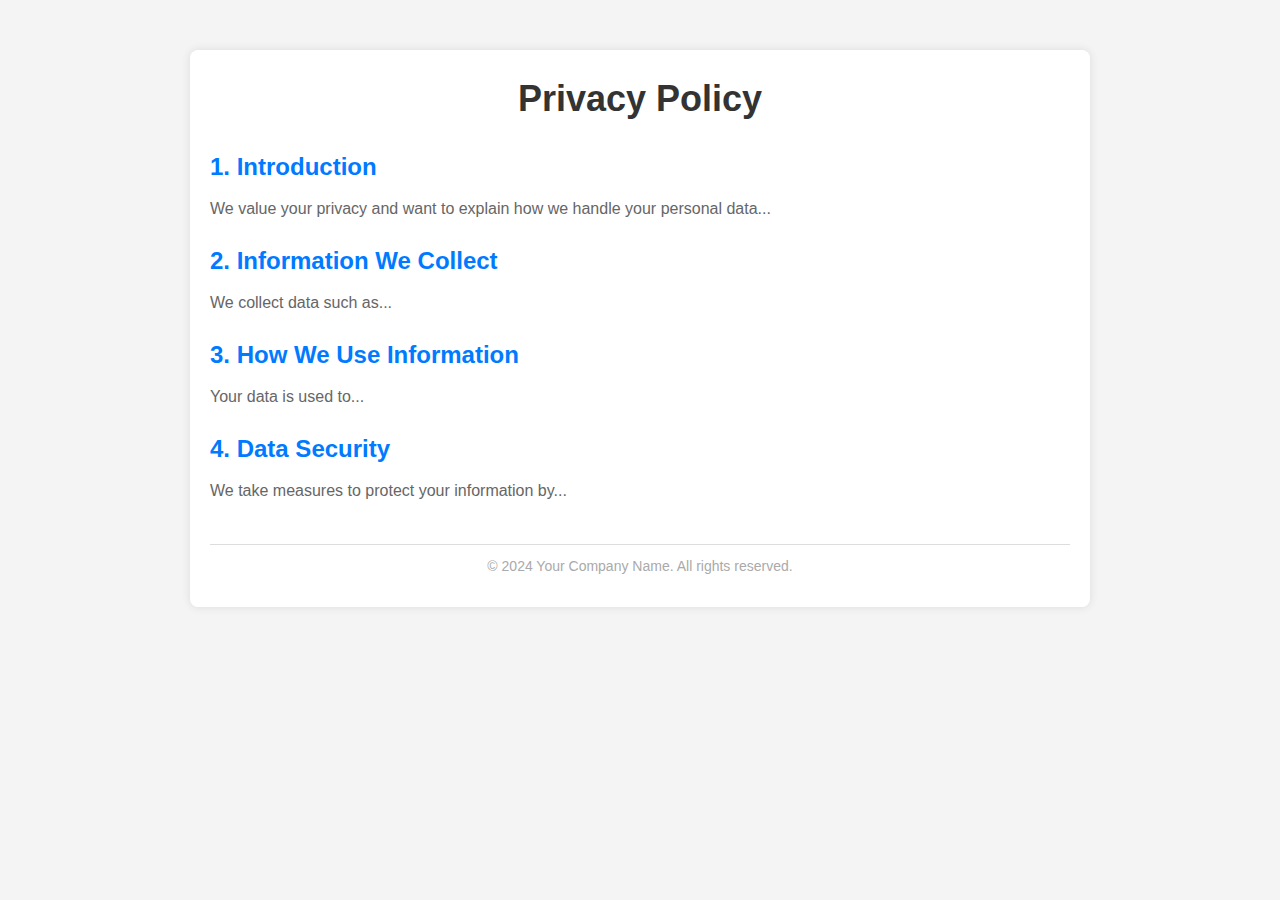
==== privacy.html @ 7b0da55b "first commit" ====
<!DOCTYPE html>
<html lang="en">
  <head>
    <meta charset="UTF-8" />
    <meta name="viewport" content="width=device-width, initial-scale=1.0" />
    <title>Privacy Policy</title>
    <link rel="stylesheet" href="index.css" />
    <!-- Link to CSS -->
  </head>
  <body>
    <div class="container">
      <header>
        <h1>Privacy Policy</h1>
      </header>
      <section class="content">
        <h2>1. Introduction</h2>
        <p>
          We value your privacy and want to explain how we handle your personal
          data...
        </p>

        <h2>2. Information We Collect</h2>
        <p>We collect data such as...</p>

        <h2>3. How We Use Information</h2>
        <p>Your data is used to...</p>

        <h2>4. Data Security</h2>
        <p>We take measures to protect your information by...</p>

        <!-- Add more sections as needed -->
      </section>
      <footer>
        <p>&copy; 2024 Your Company Name. All rights reserved.</p>
      </footer>
    </div>
  </body>
</html>
---- index.css ----
/* Base Styles */
* {
  margin: 0;
  padding: 0;
  box-sizing: border-box;
}

body {
  font-family: Arial, sans-serif;
  line-height: 1.6;
  background-color: #f4f4f4;
  color: #333;
}

.container {
  max-width: 900px;
  margin: 50px auto;
  padding: 20px;
  background-color: #fff;
  box-shadow: 0 0 10px rgba(0, 0, 0, 0.1);
  border-radius: 8px;
}

header {
  text-align: center;
  margin-bottom: 20px;
}

header h1 {
  font-size: 36px;
  color: #333;
}

.content h2 {
  font-size: 24px;
  color: #007bff;
  margin-top: 20px;
}

.content p {
  font-size: 16px;
  margin: 10px 0;
  color: #666;
}

footer {
  text-align: center;
  margin-top: 40px;
  padding: 10px 0;
  border-top: 1px solid #ddd;
}

footer p {
  font-size: 14px;
  color: #aaa;
}

/* Tablet Styles */
@media (max-width: 768px) {
  .container {
    padding: 15px;
    margin: 30px 20px;
  }

  header h1 {
    font-size: 30px;
  }

  .content h2 {
    font-size: 22px;
  }

  .content p {
    font-size: 15px;
  }

  footer p {
    font-size: 13px;
  }
}

/* Mobile Styles */
@media (max-width: 480px) {
  .container {
    padding: 10px;
    margin: 20px auto;
  }

  header h1 {
    font-size: 26px;
  }

  .content h2 {
    font-size: 20px;
  }

  .content p {
    font-size: 14px;
  }

  footer p {
    font-size: 12px;
  }
}
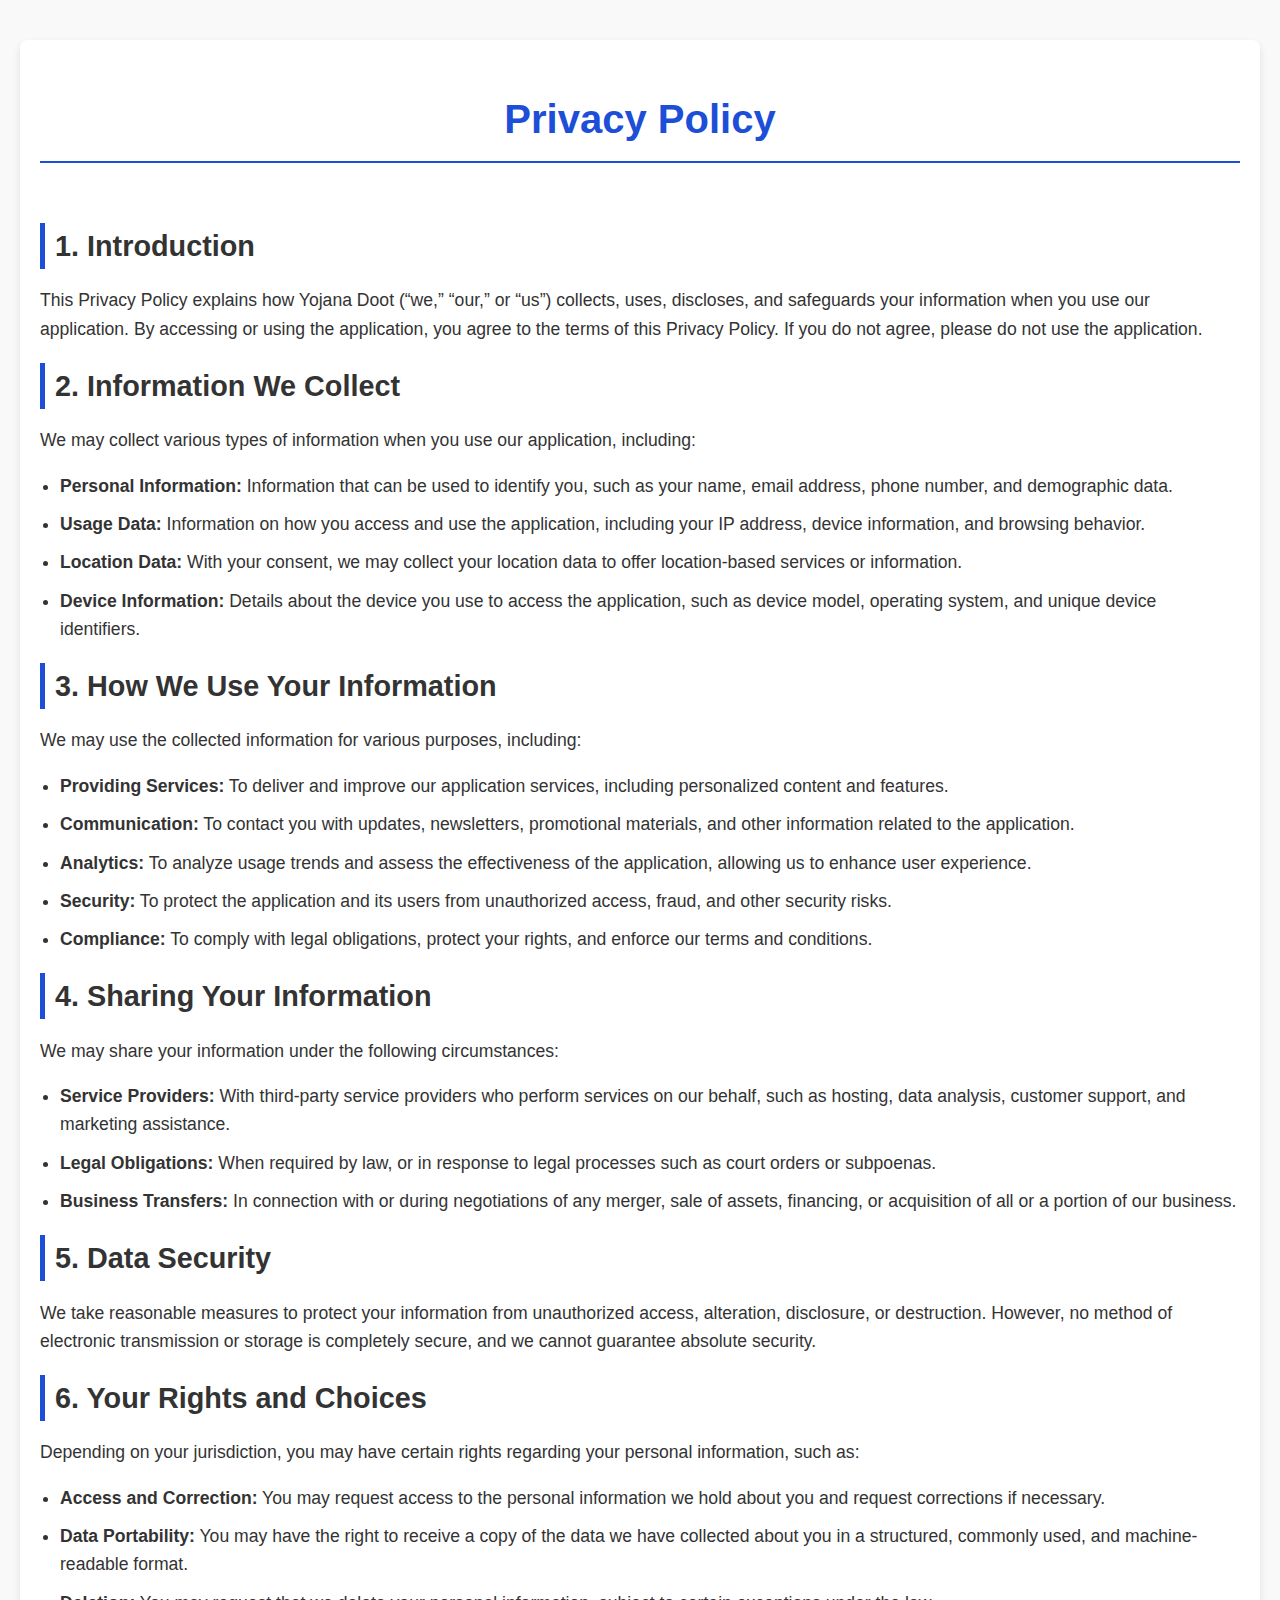
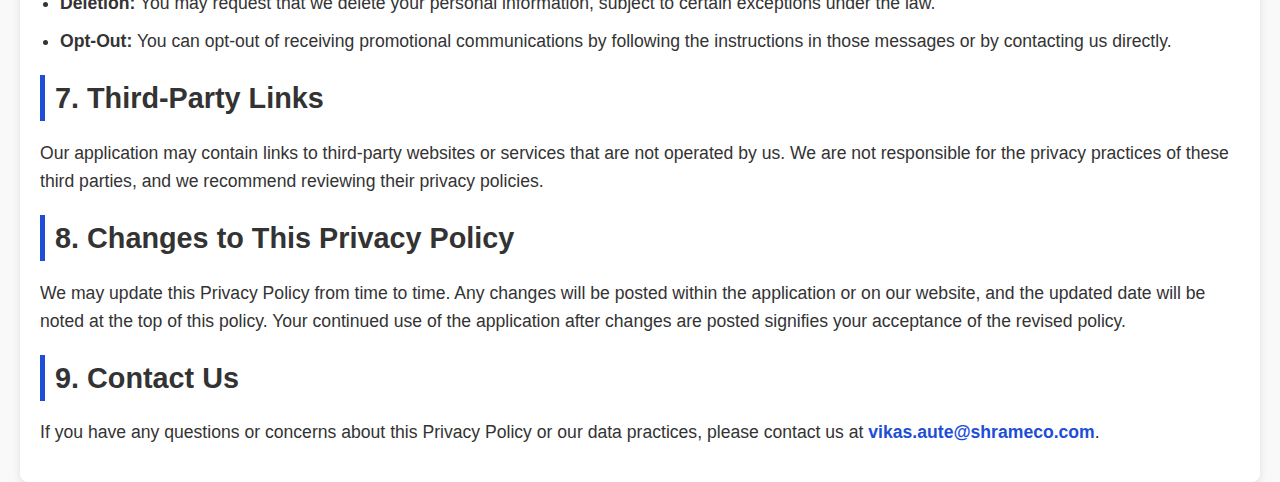
==== commit b0e6ee8b: "added privacy text" ====
--- a/privacy.html
+++ b/privacy.html
@@ -3,36 +3,156 @@
   <head>
     <meta charset="UTF-8" />
     <meta name="viewport" content="width=device-width, initial-scale=1.0" />
-    <title>Privacy Policy</title>
+    <meta http-equiv="X-UA-Compatible" content="ie=edge" />
+    <title>Privacy Policy - Yojana Doot</title>
     <link rel="stylesheet" href="index.css" />
-    <!-- Link to CSS -->
   </head>
   <body>
     <div class="container">
-      <header>
-        <h1>Privacy Policy</h1>
-      </header>
-      <section class="content">
-        <h2>1. Introduction</h2>
-        <p>
-          We value your privacy and want to explain how we handle your personal
-          data...
-        </p>
+      <h1>Privacy Policy</h1>
 
-        <h2>2. Information We Collect</h2>
-        <p>We collect data such as...</p>
+      <h2>1. Introduction</h2>
+      <p>
+        This Privacy Policy explains how Yojana Doot (“we,” “our,” or “us”)
+        collects, uses, discloses, and safeguards your information when you use
+        our application. By accessing or using the application, you agree to the
+        terms of this Privacy Policy. If you do not agree, please do not use the
+        application.
+      </p>
 
-        <h2>3. How We Use Information</h2>
-        <p>Your data is used to...</p>
+      <h2>2. Information We Collect</h2>
+      <p>
+        We may collect various types of information when you use our
+        application, including:
+      </p>
+      <ul>
+        <li>
+          <strong>Personal Information:</strong> Information that can be used to
+          identify you, such as your name, email address, phone number, and
+          demographic data.
+        </li>
+        <li>
+          <strong>Usage Data:</strong> Information on how you access and use the
+          application, including your IP address, device information, and
+          browsing behavior.
+        </li>
+        <li>
+          <strong>Location Data:</strong> With your consent, we may collect your
+          location data to offer location-based services or information.
+        </li>
+        <li>
+          <strong>Device Information:</strong> Details about the device you use
+          to access the application, such as device model, operating system, and
+          unique device identifiers.
+        </li>
+      </ul>
 
-        <h2>4. Data Security</h2>
-        <p>We take measures to protect your information by...</p>
+      <h2>3. How We Use Your Information</h2>
+      <p>
+        We may use the collected information for various purposes, including:
+      </p>
+      <ul>
+        <li>
+          <strong>Providing Services:</strong> To deliver and improve our
+          application services, including personalized content and features.
+        </li>
+        <li>
+          <strong>Communication:</strong> To contact you with updates,
+          newsletters, promotional materials, and other information related to
+          the application.
+        </li>
+        <li>
+          <strong>Analytics:</strong> To analyze usage trends and assess the
+          effectiveness of the application, allowing us to enhance user
+          experience.
+        </li>
+        <li>
+          <strong>Security:</strong> To protect the application and its users
+          from unauthorized access, fraud, and other security risks.
+        </li>
+        <li>
+          <strong>Compliance:</strong> To comply with legal obligations, protect
+          your rights, and enforce our terms and conditions.
+        </li>
+      </ul>
 
-        <!-- Add more sections as needed -->
-      </section>
-      <footer>
-        <p>&copy; 2024 Your Company Name. All rights reserved.</p>
-      </footer>
+      <h2>4. Sharing Your Information</h2>
+      <p>We may share your information under the following circumstances:</p>
+      <ul>
+        <li>
+          <strong>Service Providers:</strong> With third-party service providers
+          who perform services on our behalf, such as hosting, data analysis,
+          customer support, and marketing assistance.
+        </li>
+        <li>
+          <strong>Legal Obligations:</strong> When required by law, or in
+          response to legal processes such as court orders or subpoenas.
+        </li>
+        <li>
+          <strong>Business Transfers:</strong> In connection with or during
+          negotiations of any merger, sale of assets, financing, or acquisition
+          of all or a portion of our business.
+        </li>
+      </ul>
+
+      <h2>5. Data Security</h2>
+      <p>
+        We take reasonable measures to protect your information from
+        unauthorized access, alteration, disclosure, or destruction. However, no
+        method of electronic transmission or storage is completely secure, and
+        we cannot guarantee absolute security.
+      </p>
+
+      <h2>6. Your Rights and Choices</h2>
+      <p>
+        Depending on your jurisdiction, you may have certain rights regarding
+        your personal information, such as:
+      </p>
+      <ul>
+        <li>
+          <strong>Access and Correction:</strong> You may request access to the
+          personal information we hold about you and request corrections if
+          necessary.
+        </li>
+        <li>
+          <strong>Data Portability:</strong> You may have the right to receive a
+          copy of the data we have collected about you in a structured, commonly
+          used, and machine-readable format.
+        </li>
+        <li>
+          <strong>Deletion:</strong> You may request that we delete your
+          personal information, subject to certain exceptions under the law.
+        </li>
+        <li>
+          <strong>Opt-Out:</strong> You can opt-out of receiving promotional
+          communications by following the instructions in those messages or by
+          contacting us directly.
+        </li>
+      </ul>
+
+      <h2>7. Third-Party Links</h2>
+      <p>
+        Our application may contain links to third-party websites or services
+        that are not operated by us. We are not responsible for the privacy
+        practices of these third parties, and we recommend reviewing their
+        privacy policies.
+      </p>
+
+      <h2>8. Changes to This Privacy Policy</h2>
+      <p>
+        We may update this Privacy Policy from time to time. Any changes will be
+        posted within the application or on our website, and the updated date
+        will be noted at the top of this policy. Your continued use of the
+        application after changes are posted signifies your acceptance of the
+        revised policy.
+      </p>
+
+      <h2>9. Contact Us</h2>
+      <p>
+        If you have any questions or concerns about this Privacy Policy or our
+        data practices, please contact us at
+        <a href="mailto:vikas.aute@shrameco.com">vikas.aute@shrameco.com</a>.
+      </p>
     </div>
   </body>
 </html>
--- a/index.css
+++ b/index.css
@@ -1,104 +1,119 @@
-/* Base Styles */
-* {
+/* Base styling for the page */
+body {
+  font-family: "Arial", sans-serif;
   margin: 0;
   padding: 0;
-  box-sizing: border-box;
-}
-
-body {
-  font-family: Arial, sans-serif;
+  background-color: #f9f9f9;
+  color: #333;
   line-height: 1.6;
-  background-color: #f4f4f4;
-  color: #333;
 }
 
 .container {
-  max-width: 900px;
-  margin: 50px auto;
+  max-width: 1200px;
+  margin: 0 auto;
   padding: 20px;
   background-color: #fff;
-  box-shadow: 0 0 10px rgba(0, 0, 0, 0.1);
+  box-shadow: 0 4px 8px rgba(0, 0, 0, 0.1);
   border-radius: 8px;
+  margin-top: 40px;
 }
 
-header {
+/* Headings */
+h1 {
+  color: #1d4ed8;
   text-align: center;
-  margin-bottom: 20px;
+  font-size: 2.5em;
+  margin-bottom: 1.5em;
+  border-bottom: 2px solid #1d4ed8;
+  padding-bottom: 10px;
 }
 
-header h1 {
-  font-size: 36px;
+h2 {
   color: #333;
+  font-size: 1.8em;
+  margin-top: 20px;
+  margin-bottom: 10px;
+  border-left: 5px solid #1d4ed8;
+  padding-left: 10px;
 }
 
-.content h2 {
-  font-size: 24px;
-  color: #007bff;
-  margin-top: 20px;
+/* Paragraphs and lists */
+p,
+ul {
+  font-size: 1.1em;
+  margin-bottom: 15px;
 }
 
-.content p {
-  font-size: 16px;
-  margin: 10px 0;
-  color: #666;
+ul {
+  padding-left: 20px;
 }
 
-footer {
-  text-align: center;
-  margin-top: 40px;
-  padding: 10px 0;
-  border-top: 1px solid #ddd;
+li {
+  margin-bottom: 10px;
 }
 
-footer p {
-  font-size: 14px;
-  color: #aaa;
+/* Links */
+a {
+  color: #1d4ed8;
+  text-decoration: none;
+  font-weight: bold;
 }
 
-/* Tablet Styles */
-@media (max-width: 768px) {
+a:hover {
+  text-decoration: underline;
+}
+
+/* Mobile Responsiveness */
+@media only screen and (max-width: 768px) {
   .container {
     padding: 15px;
-    margin: 30px 20px;
+    margin-top: 20px;
   }
 
-  header h1 {
-    font-size: 30px;
+  h1 {
+    font-size: 2em;
   }
 
-  .content h2 {
-    font-size: 22px;
+  h2 {
+    font-size: 1.5em;
   }
 
-  .content p {
-    font-size: 15px;
-  }
-
-  footer p {
-    font-size: 13px;
+  p,
+  ul {
+    font-size: 1em;
   }
 }
 
-/* Mobile Styles */
-@media (max-width: 480px) {
+/* Tablet Responsiveness */
+@media only screen and (max-width: 1024px) {
   .container {
-    padding: 10px;
-    margin: 20px auto;
+    padding: 20px;
   }
 
-  header h1 {
-    font-size: 26px;
+  h1 {
+    font-size: 2.2em;
   }
 
-  .content h2 {
-    font-size: 20px;
+  h2 {
+    font-size: 1.7em;
   }
 
-  .content p {
-    font-size: 14px;
-  }
-
-  footer p {
-    font-size: 12px;
+  p,
+  ul {
+    font-size: 1.05em;
   }
 }
+
+/* General Styling for Buttons (if needed) */
+button {
+  background-color: #1d4ed8;
+  color: white;
+  padding: 10px 20px;
+  border: none;
+  border-radius: 5px;
+  cursor: pointer;
+}
+
+button:hover {
+  background-color: #45a049;
+}
